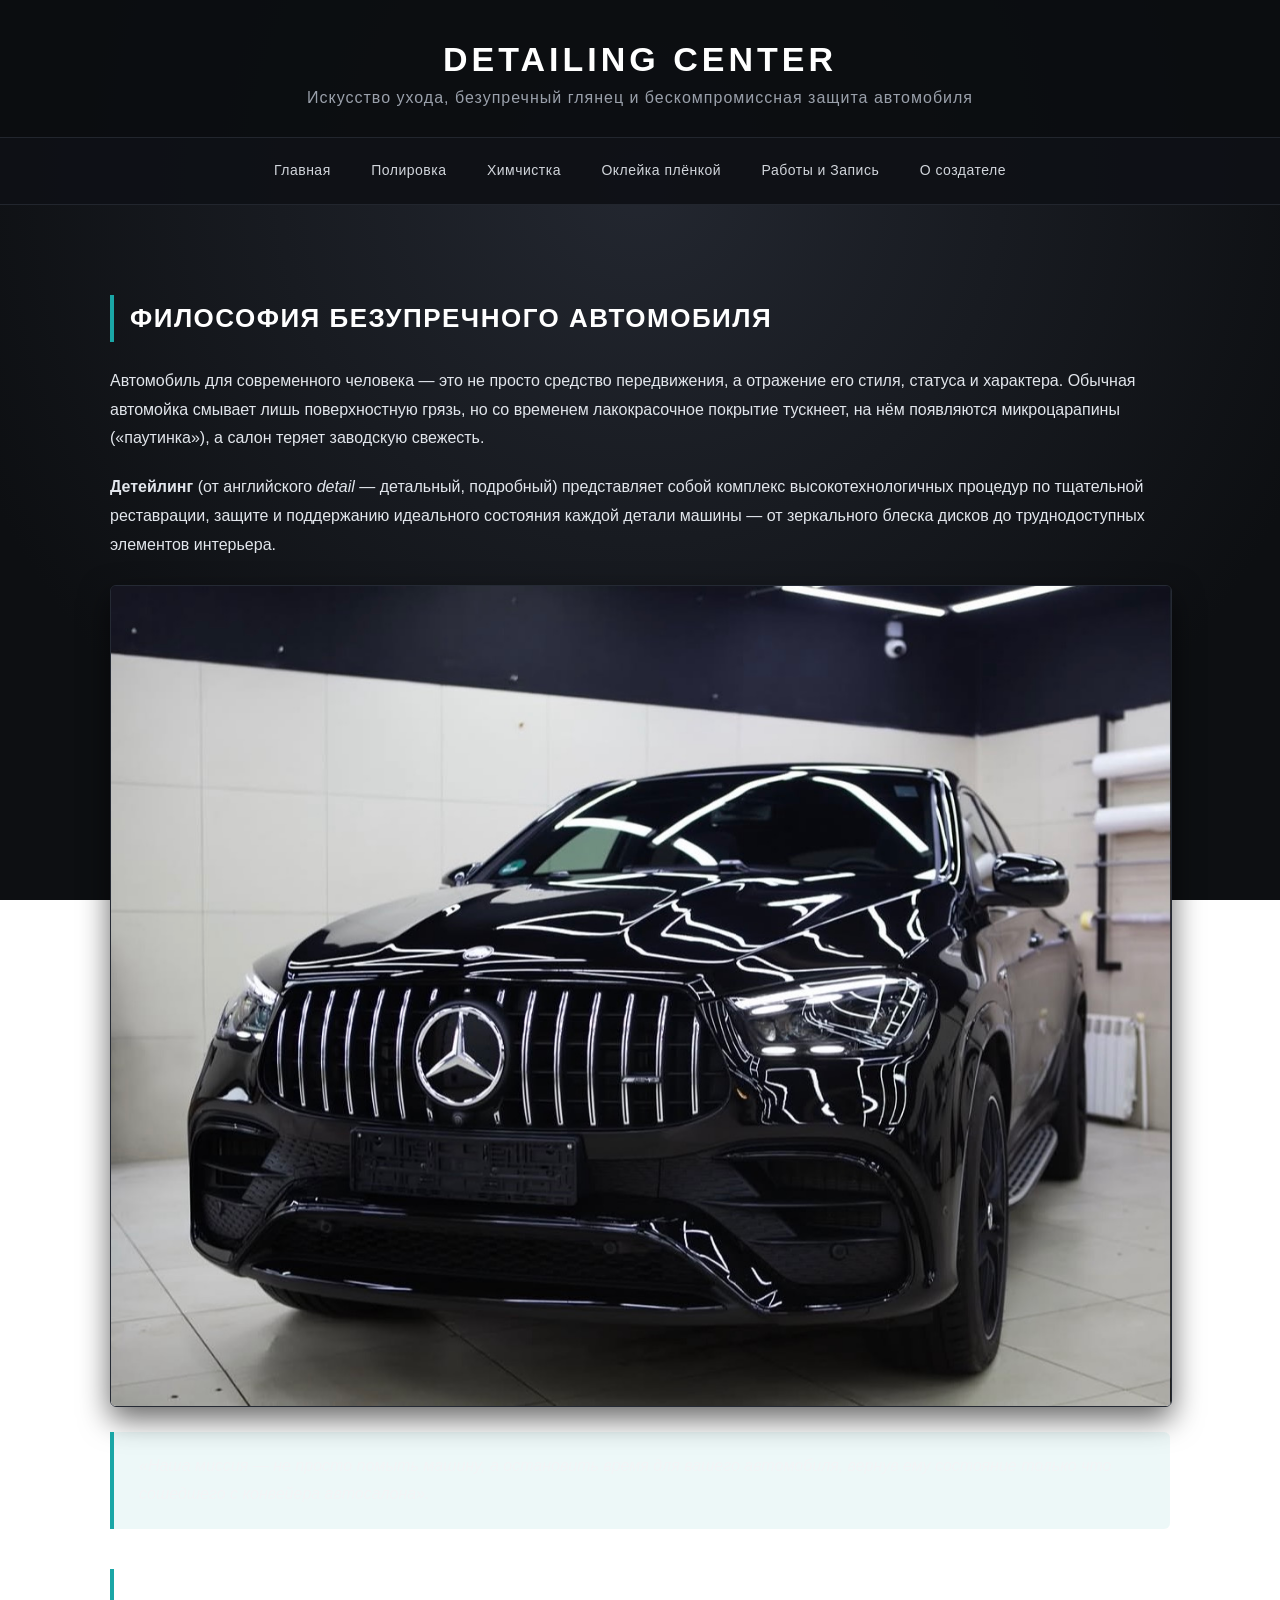
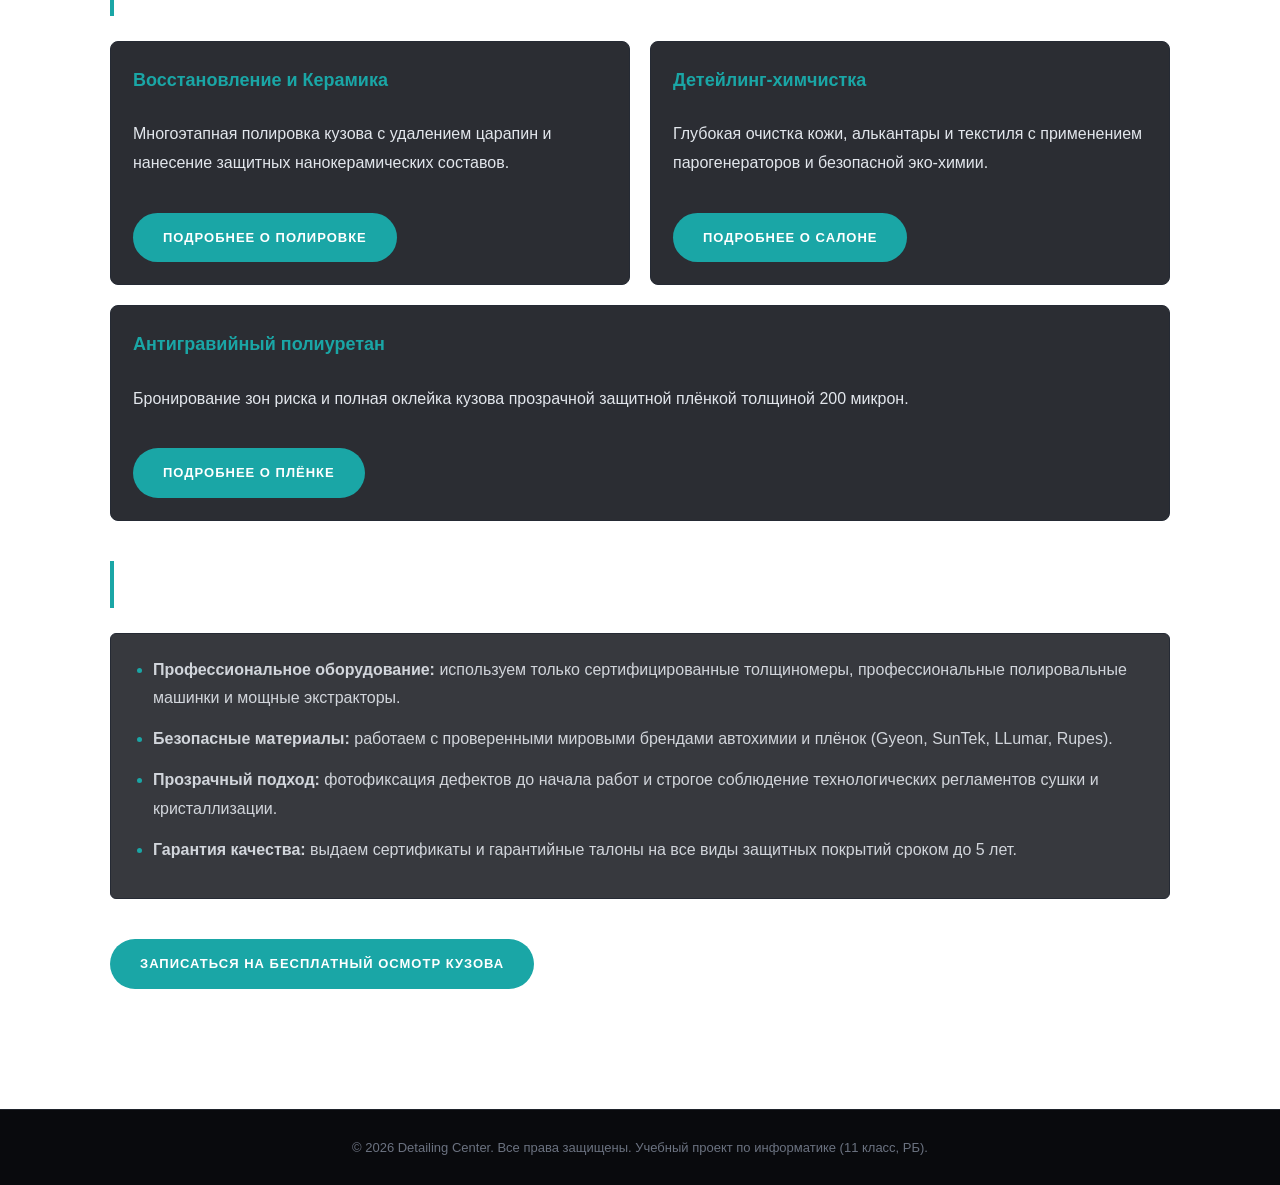
==== glavnaya.html @ 3087a682 "Add files via upload" ====
<html>
<head> <!-- Заголовок -->
    <title>DETAILING CENTER — Главная студия автодетейлинга</title>
    <meta charset="utf-8">
    <!-- установка кодовой таблицы utf-8 -->
    <meta name="viewport" content="width=device-width, initial-scale=1.0">
    <link rel="stylesheet" href="style.css">
</head>
<body> <!-- тело -->
    <div id="container">
        <div id="header">
            <h1>DETAILING CENTER</h1>
            <p>Искусство ухода, безупречный глянец и бескомпромиссная защита автомобиля</p>
        </div>

        <div id="menu">
            <a href="glavnaya.html">Главная</a>
            <a href="inf1.html">Полировка</a>
            <a href="inf2.html">Химчистка</a>
            <a href="inf3.html">Оклейка плёнкой</a>
            <a href="inf4.html">Работы и Запись</a>
            <a href="sozdatel.html">О создателе</a>
        </div>

        <div id="content">
            <h2>Философия безупречного автомобиля</h2>
            <p>Автомобиль для современного человека — это не просто средство передвижения, а отражение его стиля, статуса и характера. Обычная автомойка смывает лишь поверхностную грязь, но со временем лакокрасочное покрытие тускнеет, на нём появляются микроцарапины («паутинка»), а салон теряет заводскую свежесть.</p>
            <p><b>Детейлинг</b> (от английского <i>detail</i> — детальный, подробный) представляет собой комплекс высокотехнологичных процедур по тщательной реставрации, защите и поддержанию идеального состояния каждой детали машины — от зеркального блеска дисков до труднодоступных элементов интерьера.</p>

            <img src="files/car.jpg" alt="Премиальный автомобиль в студии детейлинга">

            <div class="story-quote">
                «Наша миссия — не просто помыть машину, а остановить время для вашего автомобиля, вернув ему состояние только что сошедшего с конвейера автосалона».
            </div>

            <h2>Основные направления работы нашей студии</h2>
            <div class="grid-cards">
                <div class="card">
                    <h4>Восстановление и Керамика</h4>
                    <p>Многоэтапная полировка кузова с удалением царапин и нанесение защитных нанокерамических составов.</p>
                    <a href="inf1.html" class="btn">Подробнее о полировке</a>
                </div>
                <div class="card">
                    <h4>Детейлинг-химчистка</h4>
                    <p>Глубокая очистка кожи, алькантары и текстиля с применением парогенераторов и безопасной эко-химии.</p>
                    <a href="inf2.html" class="btn">Подробнее о салонe</a>
                </div>
                <div class="card">
                    <h4>Антигравийный полиуретан</h4>
                    <p>Бронирование зон риска и полная оклейка кузова прозрачной защитной плёнкой толщиной 200 микрон.</p>
                    <a href="inf3.html" class="btn">Подробнее о плёнке</a>
                </div>
            </div>

            <h2>Почему автовладельцы выбирают именно нас?</h2>
            <ul>
                <li><b>Профессиональное оборудование:</b> используем только сертифицированные толщиномеры, профессиональные полировальные машинки и мощные экстракторы.</li>
                <li><b>Безопасные материалы:</b> работаем с проверенными мировыми брендами автохимии и плёнок (Gyeon, SunTek, LLumar, Rupes).</li>
                <li><b>Прозрачный подход:</b> фотофиксация дефектов до начала работ и строгое соблюдение технологических регламентов сушки и кристаллизации.</li>
                <li><b>Гарантия качества:</b> выдаем сертификаты и гарантийные талоны на все виды защитных покрытий сроком до 5 лет.</li>
            </ul>

            <a href="inf4.html" class="btn">Записаться на бесплатный осмотр кузова</a>
        </div>

        <div id="footer">
            &copy; 2026 Detailing Center. Все права защищены. Учебный проект по информатике (11 класс, РБ).
        </div>
    </div>
</body>
</html>
---- style.css ----
CSS
* {
    box-sizing: border-box;
}

body {
    font-family: 'Segoe UI', Arial, sans-serif;
    background: radial-gradient(circle at 50% 20%, #232730 0%, #0d0f12 75%);
    background-attachment: fixed;
    color: #e2e6ec;
    margin: 0;
    padding: 0;
}

#container {
    width: 100%;
    margin: 0;
}

/* Шапка сайта */
#header {
    background-color: rgba(11, 13, 16, 0.94);
    color: #ffffff;
    padding: 40px 20px 30px 20px;
    text-align: center;
    border-bottom: 1px solid #22262e;
}

#header h1 {
    margin: 0;
    font-size: 34px;
    text-transform: uppercase;
    letter-spacing: 4px;
    font-weight: 800;
}

#header p {
    margin: 10px 0 0 0;
    color: #9aa0ab;
    font-size: 16px;
    letter-spacing: 1px;
}

/* Верхнее навигационное меню */
#menu {
    background-color: rgba(15, 17, 22, 0.96);
    padding: 14px 10px;
    text-align: center;
    border-bottom: 1px solid #22262e;
    position: sticky;
    top: 0;
    z-index: 100;
}

#menu a {
    color: #d1d5db;
    text-decoration: none;
    padding: 8px 14px;
    font-weight: 500;
    font-size: 14px;
    letter-spacing: 0.5px;
    margin: 2px 4px;
    border-bottom: 2px solid transparent;
    transition: all 0.25s ease;
    display: inline-block;
}

#menu a:hover {
    color: #ffffff;
    border-bottom: 2px solid #1aa6a6;
}

/* Основной контент */
#content {
    max-width: 1060px;
    margin: 0 auto;
    padding: 50px 25px;
    line-height: 1.8;
    font-size: 16px;
}

h2 {
    color: #ffffff;
    font-size: 26px;
    text-transform: uppercase;
    letter-spacing: 1.5px;
    border-left: 4px solid #1aa6a6;
    padding-left: 16px;
    margin-top: 40px;
    margin-bottom: 25px;
}

h3 {
    color: #1aa6a6;
    font-size: 20px;
    margin-top: 35px;
}

p {
    margin-bottom: 20px;
}

/* Списки */
ul, ol {
    background-color: rgba(20, 23, 29, 0.85);
    padding: 22px 25px 22px 42px;
    border-radius: 6px;
    border: 1px solid #252a34;
    margin-bottom: 25px;
}

li {
    margin-bottom: 12px;
    color: #d1d5db;
}

li::marker {
    color: #1aa6a6;
}

/* Цитаты / Исторические врезки */
.story-quote {
    background: rgba(26, 166, 166, 0.08);
    border-left: 4px solid #1aa6a6;
    padding: 20px 25px;
    border-radius: 0 6px 6px 0;
    margin: 25px 0;
    font-style: italic;
    color: #f3f4f6;
}

/* Карточки услуг и галерея */
.grid-cards {
    display: flex;
    flex-wrap: wrap;
    gap: 20px;
    margin-top: 25px;
    margin-bottom: 30px;
}

.card {
    background-color: rgba(20, 23, 29, 0.9);
    border: 1px solid #252a34;
    border-radius: 8px;
    padding: 22px;
    flex: 1 1 300px;
}

.card h4 {
    margin-top: 0;
    color: #1aa6a6;
    font-size: 18px;
}

/* Изображения */
img {
    max-width: 100%;
    height: auto;
    border-radius: 6px;
    border: 1px solid #252a34;
    display: block;
    margin: 25px auto;
    box-shadow: 0 12px 30px rgba(0, 0, 0, 0.6);
}

/* Кнопка */
.btn {
    display: inline-block;
    background-color: #1aa6a6;
    color: #ffffff;
    padding: 13px 30px;
    text-decoration: none;
    font-weight: 700;
    font-size: 13px;
    text-transform: uppercase;
    letter-spacing: 1px;
    border-radius: 25px;
    margin-top: 15px;
    border: none;
    cursor: pointer;
    transition: background-color 0.25s ease, transform 0.2s ease;
}

.btn:hover {
    background-color: #20bcbc;
    transform: translateY(-2px);
}

/* Форма заявки */
.form-box {
    background-color: rgba(20, 23, 29, 0.9);
    border: 1px solid #252a34;
    border-radius: 8px;
    padding: 30px;
    margin-top: 25px;
}

.form-box input, .form-box select {
    width: 100%;
    padding: 12px 15px;
    margin: 8px 0 18px 0;
    background-color: #111318;
    border: 1px solid #2f3542;
    border-radius: 6px;
    color: #ffffff;
    font-size: 15px;
}

/* Таблицы */
.table-wrap {
    overflow-x: auto;
}

table {
    width: 100%;
    border-collapse: collapse;
    margin-top: 20px;
    margin-bottom: 10px;
    background-color: rgba(20, 23, 29, 0.9);
    border-radius: 6px;
    overflow: hidden;
    border: 1px solid #252a34;
}

th, td {
    padding: 15px 18px;
    text-align: left;
    border-bottom: 1px solid #252a34;
}

th {
    background-color: #191d24;
    color: #1aa6a6;
    text-transform: uppercase;
    font-size: 13px;
    letter-spacing: 1px;
}

tr:hover {
    background-color: #1d222b;
}

.status-note {
    font-size: 13px;
    color: #8b929e;
    margin-bottom: 25px;
}

/* Подвал */
#footer {
    background-color: #090a0d;
    color: #6b7280;
    text-align: center;
    padding: 30px 15px;
    font-size: 13px;
    border-top: 1px solid #1f232b;
    margin-top: 70px;
}

/* Мобильная адаптация */
@media (max-width: 768px) {
    #header h1 {
        font-size: 22px;
        letter-spacing: 2px;
    }
    #menu {
        position: static;
    }
    #menu a {
        display: block;
        margin: 4px auto;
        width: 90%;
    }
    #content {
        padding: 30px 15px;
    }
}
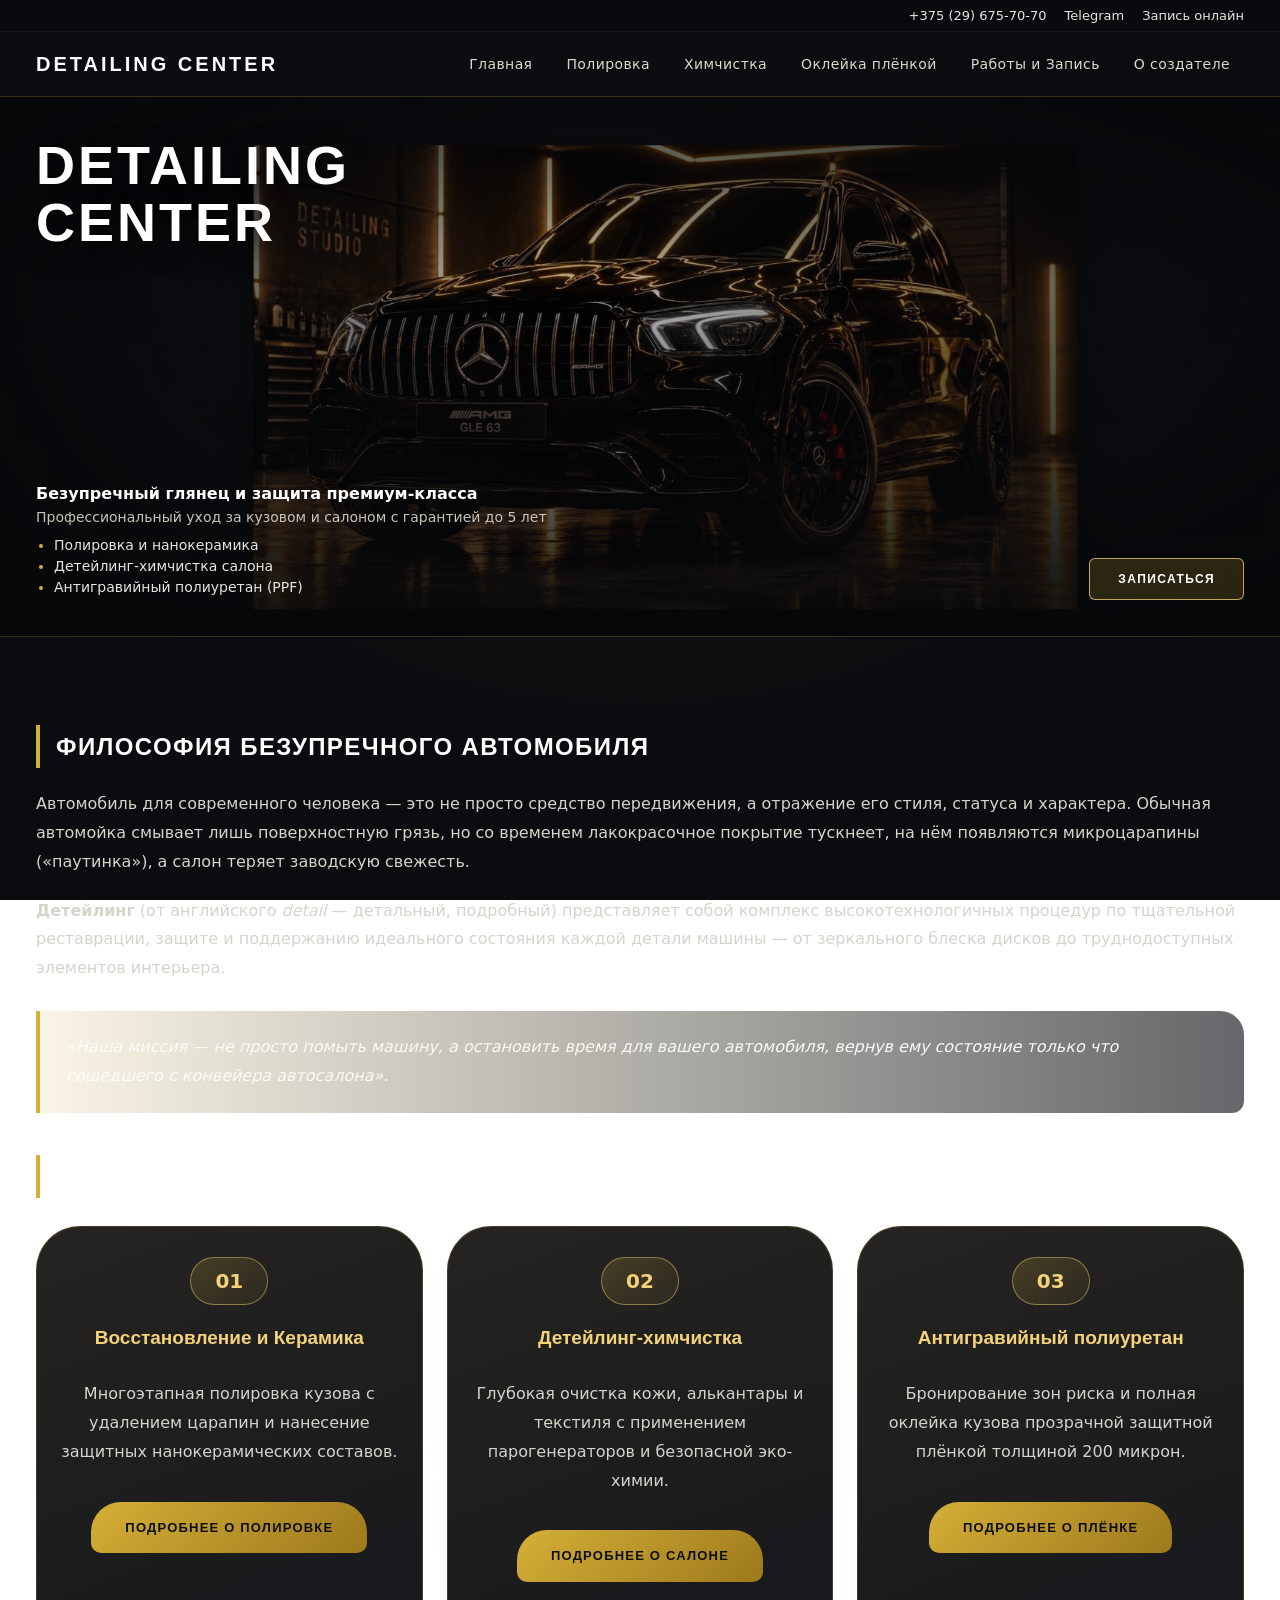
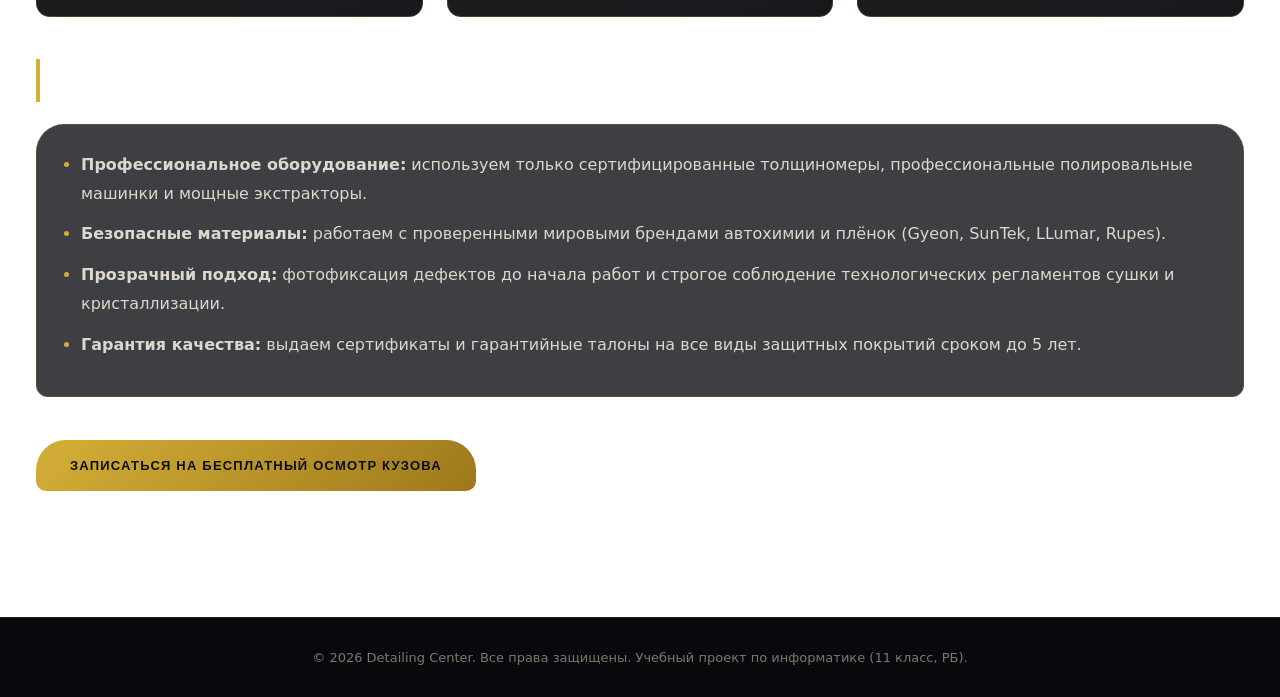
==== commit ac839dd1: "Add files via upload" ====
--- a/glavnaya.html
+++ b/glavnaya.html
@@ -1,33 +1,56 @@
-<html>
-<head> <!-- Заголовок -->
+<!DOCTYPE html>
+<html lang="ru">
+<head>
     <title>DETAILING CENTER — Главная студия автодетейлинга</title>
     <meta charset="utf-8">
-    <!-- установка кодовой таблицы utf-8 -->
     <meta name="viewport" content="width=device-width, initial-scale=1.0">
     <link rel="stylesheet" href="style.css">
 </head>
-<body> <!-- тело -->
+<body>
     <div id="container">
-        <div id="header">
-            <h1>DETAILING CENTER</h1>
-            <p>Искусство ухода, безупречный глянец и бескомпромиссная защита автомобиля</p>
+
+        <div id="top-bar">
+            <a href="tel:+375296757070">+375 (29) 675-70-70</a>
+            <a href="https://t.me/tsishkovv" target="_blank" rel="noopener">Telegram</a>
+            <a href="inf4.html">Запись онлайн</a>
         </div>
 
         <div id="menu">
-            <a href="glavnaya.html">Главная</a>
-            <a href="inf1.html">Полировка</a>
-            <a href="inf2.html">Химчистка</a>
-            <a href="inf3.html">Оклейка плёнкой</a>
-            <a href="inf4.html">Работы и Запись</a>
-            <a href="sozdatel.html">О создателе</a>
+            <a href="glavnaya.html" class="brand-logo">Detailing Center</a>
+            <div class="nav-links">
+                <a href="glavnaya.html" class="nav-item">Главная</a>
+                <a href="inf1.html" class="nav-item">Полировка</a>
+                <a href="inf2.html" class="nav-item">Химчистка</a>
+                <a href="inf3.html" class="nav-item">Оклейка плёнкой</a>
+                <a href="inf4.html" class="nav-item">Работы и Запись</a>
+                <a href="sozdatel.html" class="nav-item">О создателе</a>
+            </div>
+        </div>
+
+        <div class="hero-banner">
+            <img src="files/car.jpg" alt="Премиальный автомобиль" class="hero-car">
+            <div class="hero-overlay"></div>
+            <div class="hero-inner">
+                <h1 class="hero-heading">Detailing<br>Center</h1>
+                <div class="hero-bottom">
+                    <div class="hero-info">
+                        <p class="hero-lead">Безупречный глянец и защита премиум-класса</p>
+                        <p class="hero-sub">Профессиональный уход за кузовом и салоном с гарантией до 5 лет</p>
+                        <ul class="hero-bullets">
+                            <li>Полировка и нанокерамика</li>
+                            <li>Детейлинг-химчистка салона</li>
+                            <li>Антигравийный полиуретан (PPF)</li>
+                        </ul>
+                    </div>
+                    <a href="inf4.html" class="hero-btn">Записаться</a>
+                </div>
+            </div>
         </div>
 
         <div id="content">
             <h2>Философия безупречного автомобиля</h2>
             <p>Автомобиль для современного человека — это не просто средство передвижения, а отражение его стиля, статуса и характера. Обычная автомойка смывает лишь поверхностную грязь, но со временем лакокрасочное покрытие тускнеет, на нём появляются микроцарапины («паутинка»), а салон теряет заводскую свежесть.</p>
             <p><b>Детейлинг</b> (от английского <i>detail</i> — детальный, подробный) представляет собой комплекс высокотехнологичных процедур по тщательной реставрации, защите и поддержанию идеального состояния каждой детали машины — от зеркального блеска дисков до труднодоступных элементов интерьера.</p>
-
-            <img src="files/car.jpg" alt="Премиальный автомобиль в студии детейлинга">
 
             <div class="story-quote">
                 «Наша миссия — не просто помыть машину, а остановить время для вашего автомобиля, вернув ему состояние только что сошедшего с конвейера автосалона».
@@ -36,16 +59,19 @@
             <h2>Основные направления работы нашей студии</h2>
             <div class="grid-cards">
                 <div class="card">
+                    <div class="card-icon">01</div>
                     <h4>Восстановление и Керамика</h4>
                     <p>Многоэтапная полировка кузова с удалением царапин и нанесение защитных нанокерамических составов.</p>
                     <a href="inf1.html" class="btn">Подробнее о полировке</a>
                 </div>
                 <div class="card">
+                    <div class="card-icon">02</div>
                     <h4>Детейлинг-химчистка</h4>
                     <p>Глубокая очистка кожи, алькантары и текстиля с применением парогенераторов и безопасной эко-химии.</p>
-                    <a href="inf2.html" class="btn">Подробнее о салонe</a>
+                    <a href="inf2.html" class="btn">Подробнее о салоне</a>
                 </div>
                 <div class="card">
+                    <div class="card-icon">03</div>
                     <h4>Антигравийный полиуретан</h4>
                     <p>Бронирование зон риска и полная оклейка кузова прозрачной защитной плёнкой толщиной 200 микрон.</p>
                     <a href="inf3.html" class="btn">Подробнее о плёнке</a>
--- a/style.css
+++ b/style.css
@@ -1,277 +1,573 @@
-CSS
 * {
     box-sizing: border-box;
 }
 
+html {
+    scroll-behavior: smooth;
+}
+
 body {
-    font-family: 'Segoe UI', Arial, sans-serif;
-    background: radial-gradient(circle at 50% 20%, #232730 0%, #0d0f12 75%);
+    font-family: 'Inter', 'Segoe UI', system-ui, -apple-system, sans-serif;
+    background: radial-gradient(circle at 50% 0%, #24211b 0%, #0b0c0f 68%);
     background-attachment: fixed;
-    color: #e2e6ec;
+    color: #e6e4de;
     margin: 0;
     padding: 0;
+    overflow-x: hidden;
+    -webkit-font-smoothing: antialiased;
+}
+
+@keyframes fadeUp {
+    from {
+        opacity: 0;
+        transform: translateY(20px);
+    }
+    to {
+        opacity: 1;
+        transform: translateY(0);
+    }
+}
+
+@keyframes goldPulse {
+    0%, 100% {
+        box-shadow: 0 6px 20px rgba(212, 175, 55, 0.22);
+    }
+    50% {
+        box-shadow: 0 10px 30px rgba(212, 175, 55, 0.45);
+    }
 }
 
 #container {
     width: 100%;
+    max-width: 100%;
     margin: 0;
 }
 
-/* Шапка сайта */
-#header {
-    background-color: rgba(11, 13, 16, 0.94);
-    color: #ffffff;
-    padding: 40px 20px 30px 20px;
-    text-align: center;
-    border-bottom: 1px solid #22262e;
-}
-
-#header h1 {
-    margin: 0;
-    font-size: 34px;
-    text-transform: uppercase;
-    letter-spacing: 4px;
-    font-weight: 800;
-}
-
-#header p {
-    margin: 10px 0 0 0;
-    color: #9aa0ab;
-    font-size: 16px;
-    letter-spacing: 1px;
-}
-
-/* Верхнее навигационное меню */
+#top-bar {
+    background-color: #090a0d;
+    border-bottom: 1px solid rgba(255, 255, 255, 0.06);
+    padding: 8px 36px;
+    display: flex;
+    justify-content: flex-end;
+    align-items: center;
+    gap: 18px;
+    font-size: 13px;
+    color: #d1d5db;
+}
+
+#top-bar a {
+    color: #e6e4de;
+    text-decoration: none;
+    transition: color 0.25s ease;
+}
+
+#top-bar a:hover {
+    color: #f3d27a;
+}
+
 #menu {
-    background-color: rgba(15, 17, 22, 0.96);
-    padding: 14px 10px;
-    text-align: center;
-    border-bottom: 1px solid #22262e;
+    background-color: rgba(11, 13, 17, 0.92);
+    backdrop-filter: blur(12px);
+    -webkit-backdrop-filter: blur(12px);
+    padding: 16px 36px;
+    display: flex;
+    align-items: center;
+    justify-content: space-between;
+    flex-wrap: wrap;
+    gap: 16px;
+    border-bottom: 1px solid rgba(212, 175, 55, 0.22);
     position: sticky;
     top: 0;
     z-index: 100;
 }
 
-#menu a {
-    color: #d1d5db;
+/* =========================================
+   ИЗМЕНЕННЫЙ ЛОГОТИП (БЕЗ ГРАДИЕНТА)
+   ========================================= */
+.brand-logo {
+    font-family: 'Montserrat', sans-serif;
+    font-size: 20px;
+    font-weight: 800;
+    letter-spacing: 3px;
+    text-transform: uppercase;
+    color: #ffffff; /* Чистый белый цвет */
+    text-decoration: none;
+    flex-shrink: 0;
+    transition: color 0.3s ease, text-shadow 0.3s ease;
+}
+
+.brand-logo:hover {
+    color: #f3d27a; /* Золотой при наведении */
+    text-shadow: 0 0 15px rgba(243, 210, 122, 0.4);
+}
+/* ========================================= */
+
+.nav-links {
+    display: flex;
+    align-items: center;
+    flex-wrap: wrap;
+    gap: 6px;
+}
+
+#menu a.nav-item {
+    color: #dcd8ce;
     text-decoration: none;
     padding: 8px 14px;
     font-weight: 500;
     font-size: 14px;
-    letter-spacing: 0.5px;
-    margin: 2px 4px;
-    border-bottom: 2px solid transparent;
+    letter-spacing: 0.4px;
+    border-radius: 16px 16px 6px 6px;
+    position: relative;
+    transition: color 0.25s ease, background-color 0.25s ease;
+}
+
+#menu a.nav-item::after {
+    content: "";
+    position: absolute;
+    left: 50%;
+    bottom: 2px;
+    width: 0;
+    height: 2px;
+    background: linear-gradient(90deg, #c59b27, #f3d27a);
+    transition: all 0.3s ease;
+    transform: translateX(-50%);
+}
+
+#menu a.nav-item:hover {
+    color: #ffffff;
+    background-color: rgba(212, 175, 55, 0.08);
+}
+
+#menu a.nav-item:hover::after {
+    width: 70%;
+}
+
+.hero-banner {
+    position: relative;
+    width: 100%;
+    min-height: 540px;
+    max-height: 700px;
+    overflow: hidden;
+    background: radial-gradient(ellipse at 54% 55%, #272a32 0%, #101216 58%, #07080a 100%);
+    border-bottom: 1px solid rgba(212, 175, 55, 0.22);
+    display: flex;
+    align-items: stretch;
+}
+
+.hero-car {
+    position: absolute;
+    left: 52%;
+    top: 52%;
+    transform: translate(-50%, -50%);
+    width: auto;
+    max-width: 78%;
+    max-height: 86%;
+    object-fit: contain;
+    margin: 0;
+    border: none;
+    border-radius: 0;
+    box-shadow: 0 28px 60px rgba(0, 0, 0, 0.85);
+    filter: contrast(1.06) brightness(0.96);
+    z-index: 1;
+    pointer-events: none;
+    transition: transform 0.7s cubic-bezier(0.22, 1, 0.36, 1);
+}
+
+.hero-banner:hover .hero-car {
+    transform: translate(-50%, -50%) scale(1.02);
+}
+
+.hero-overlay {
+    position: absolute;
+    inset: 0;
+    background:
+        linear-gradient(90deg, rgba(7, 8, 10, 0.88) 0%, rgba(7, 8, 10, 0.22) 45%, rgba(7, 8, 10, 0.78) 100%),
+        linear-gradient(180deg, rgba(7, 8, 10, 0.68) 0%, transparent 35%, rgba(7, 8, 10, 0.92) 100%);
+    z-index: 2;
+    pointer-events: none;
+}
+
+.hero-inner {
+    position: relative;
+    z-index: 3;
+    width: 100%;
+    max-width: 1480px;
+    margin: 0 auto;
+    padding: 40px 36px 36px;
+    display: flex;
+    flex-direction: column;
+    justify-content: space-between;
+}
+
+.hero-heading {
+    font-family: 'Montserrat', sans-serif;
+    margin: 0;
+    border: none;
+    padding: 0;
+    font-size: clamp(32px, 4.4vw, 54px);
+    font-weight: 800;
+    line-height: 1.06;
+    letter-spacing: 3px;
+    text-transform: uppercase;
+    color: #ffffff;
+    text-shadow: 0 8px 28px rgba(0, 0, 0, 0.75);
+}
+
+.hero-bottom {
+    display: flex;
+    align-items: flex-end;
+    justify-content: space-between;
+    gap: 24px;
+    margin-top: auto;
+}
+
+.hero-info {
+    max-width: 560px;
+}
+
+.hero-lead {
+    margin: 0 0 6px;
+    font-size: 16px;
+    font-weight: 600;
+    color: #ffffff;
+}
+
+.hero-sub {
+    margin: 0 0 12px;
+    font-size: 14px;
+    color: #c8c4b8;
+}
+
+.hero-bullets {
+    background: none;
+    border: none;
+    padding: 0 0 0 18px;
+    margin: 0;
+}
+
+.hero-bullets:hover {
+    border: none;
+}
+
+.hero-bullets li {
+    margin-bottom: 5px;
+    font-size: 14px;
+    color: #e6e4de;
+}
+
+.hero-btn {
+    display: inline-block;
+    padding: 13px 28px;
+    border-radius: 6px;
+    background: rgba(212, 175, 55, 0.18);
+    border: 1px solid rgba(243, 210, 122, 0.75);
+    color: #ffffff;
+    font-family: 'Montserrat', sans-serif;
+    font-size: 12px;
+    font-weight: 700;
+    letter-spacing: 1.4px;
+    text-transform: uppercase;
+    text-decoration: none;
+    backdrop-filter: blur(8px);
+    white-space: nowrap;
     transition: all 0.25s ease;
-    display: inline-block;
-}
-
-#menu a:hover {
-    color: #ffffff;
-    border-bottom: 2px solid #1aa6a6;
-}
-
-/* Основной контент */
+}
+
+.hero-btn:hover {
+    background: linear-gradient(135deg, #d4af37 0%, #9e791c 100%);
+    color: #0b0c0f;
+    border-color: #f3d27a;
+    transform: translateY(-2px);
+    box-shadow: 0 10px 24px rgba(212, 175, 55, 0.35);
+}
+
 #content {
-    max-width: 1060px;
+    width: 100%;
+    max-width: 1480px;
     margin: 0 auto;
-    padding: 50px 25px;
+    padding: 46px 36px;
     line-height: 1.8;
     font-size: 16px;
+    animation: fadeUp 0.7s ease-out both;
 }
 
 h2 {
+    font-family: 'Montserrat', sans-serif;
     color: #ffffff;
-    font-size: 26px;
+    font-size: 24px;
+    font-weight: 700;
     text-transform: uppercase;
-    letter-spacing: 1.5px;
-    border-left: 4px solid #1aa6a6;
+    letter-spacing: 1.4px;
+    border-left: 4px solid #d4af37;
     padding-left: 16px;
-    margin-top: 40px;
-    margin-bottom: 25px;
+    margin-top: 42px;
+    margin-bottom: 22px;
 }
 
 h3 {
-    color: #1aa6a6;
-    font-size: 20px;
-    margin-top: 35px;
+    font-family: 'Montserrat', sans-serif;
+    color: #e5c158;
+    font-size: 19px;
+    font-weight: 700;
+    margin-top: 32px;
 }
 
 p {
     margin-bottom: 20px;
-}
-
-/* Списки */
+    color: #d6d3cb;
+}
+
 ul, ol {
-    background-color: rgba(20, 23, 29, 0.85);
-    padding: 22px 25px 22px 42px;
-    border-radius: 6px;
-    border: 1px solid #252a34;
-    margin-bottom: 25px;
+    background-color: rgba(20, 21, 26, 0.82);
+    padding: 26px 28px 24px 44px;
+    border-radius: 28px 28px 12px 12px;
+    border: 1px solid rgba(212, 175, 55, 0.16);
+    margin-bottom: 28px;
+    transition: border-color 0.3s ease;
+}
+
+ul:hover, ol:hover {
+    border-color: rgba(212, 175, 55, 0.42);
 }
 
 li {
     margin-bottom: 12px;
-    color: #d1d5db;
+    color: #dcd8ce;
 }
 
 li::marker {
-    color: #1aa6a6;
-}
-
-/* Цитаты / Исторические врезки */
+    color: #d4af37;
+    font-weight: bold;
+}
+
 .story-quote {
-    background: rgba(26, 166, 166, 0.08);
-    border-left: 4px solid #1aa6a6;
-    padding: 20px 25px;
-    border-radius: 0 6px 6px 0;
-    margin: 25px 0;
+    background: linear-gradient(90deg, rgba(212, 175, 55, 0.13) 0%, rgba(20, 21, 26, 0.65) 100%);
+    border-left: 4px solid #d4af37;
+    padding: 22px 26px;
+    border-radius: 0 24px 12px 0;
+    margin: 28px 0;
     font-style: italic;
-    color: #f3f4f6;
-}
-
-/* Карточки услуг и галерея */
+    color: #fbfaf7;
+}
+
 .grid-cards {
     display: flex;
     flex-wrap: wrap;
-    gap: 20px;
-    margin-top: 25px;
-    margin-bottom: 30px;
+    gap: 24px;
+    margin: 28px 0 34px;
 }
 
 .card {
-    background-color: rgba(20, 23, 29, 0.9);
-    border: 1px solid #252a34;
-    border-radius: 8px;
-    padding: 22px;
-    flex: 1 1 300px;
+    background: linear-gradient(160deg, rgba(28, 27, 24, 0.96), rgba(14, 15, 19, 0.96));
+    border: 1px solid rgba(212, 175, 55, 0.22);
+    border-radius: 44px 44px 14px 14px;
+    padding: 30px 24px 24px;
+    flex: 1 1 320px;
+    text-align: center;
+    transition: transform 0.35s cubic-bezier(0.22, 1, 0.36, 1), border-color 0.35s ease, box-shadow 0.35s ease;
+}
+
+.card:hover {
+    transform: translateY(-7px);
+    border-color: rgba(243, 210, 122, 0.65);
+    box-shadow: 0 18px 38px rgba(0, 0, 0, 0.65), 0 0 24px rgba(212, 175, 55, 0.16);
+}
+
+.card-icon {
+    width: 78px;
+    height: 48px;
+    margin: 0 auto 16px;
+    border-radius: 999px;
+    background: linear-gradient(145deg, rgba(212, 175, 55, 0.2), rgba(212, 175, 55, 0.05));
+    border: 1px solid rgba(243, 210, 122, 0.45);
+    display: flex;
+    align-items: center;
+    justify-content: center;
+    font-size: 20px;
+    font-weight: 700;
+    color: #f3d27a;
+    transition: transform 0.35s ease, background 0.35s ease, color 0.35s ease;
+}
+
+.card:hover .card-icon {
+    transform: scale(1.08) translateY(-2px);
+    background: linear-gradient(135deg, #d4af37 0%, #9e791c 100%);
+    color: #0d0e12;
 }
 
 .card h4 {
-    margin-top: 0;
-    color: #1aa6a6;
-    font-size: 18px;
-}
-
-/* Изображения */
+    font-family: 'Montserrat', sans-serif;
+    margin-top: 4px;
+    color: #f3d27a;
+    font-size: 19px;
+    font-weight: 700;
+}
+
 img {
     max-width: 100%;
     height: auto;
-    border-radius: 6px;
-    border: 1px solid #252a34;
+    border-radius: 32px 32px 10px 10px;
+    border: 1px solid rgba(212, 175, 55, 0.2);
     display: block;
-    margin: 25px auto;
-    box-shadow: 0 12px 30px rgba(0, 0, 0, 0.6);
-}
-
-/* Кнопка */
+    margin: 26px auto;
+    box-shadow: 0 14px 35px rgba(0, 0, 0, 0.65);
+    transition: transform 0.45s ease, box-shadow 0.45s ease, border-color 0.45s ease;
+}
+
+img:hover {
+    transform: scale(1.015);
+    border-color: rgba(243, 210, 122, 0.5);
+}
+
 .btn {
+    font-family: 'Montserrat', sans-serif;
     display: inline-block;
-    background-color: #1aa6a6;
-    color: #ffffff;
-    padding: 13px 30px;
+    background: linear-gradient(135deg, #d4af37 0%, #9e791c 100%);
+    color: #0d0e12;
+    padding: 14px 34px;
     text-decoration: none;
-    font-weight: 700;
+    font-weight: 800;
     font-size: 13px;
     text-transform: uppercase;
-    letter-spacing: 1px;
-    border-radius: 25px;
+    letter-spacing: 1.2px;
+    border-radius: 30px 30px 10px 10px;
     margin-top: 15px;
     border: none;
     cursor: pointer;
-    transition: background-color 0.25s ease, transform 0.2s ease;
+    position: relative;
+    overflow: hidden;
+    transition: transform 0.25s ease, box-shadow 0.25s ease, filter 0.25s ease;
+    animation: goldPulse 3.5s infinite;
 }
 
 .btn:hover {
-    background-color: #20bcbc;
-    transform: translateY(-2px);
-}
-
-/* Форма заявки */
+    transform: translateY(-3px);
+    filter: brightness(1.08);
+    box-shadow: 0 12px 26px rgba(212, 175, 55, 0.4);
+}
+
+.btn:disabled {
+    opacity: 0.6;
+    cursor: not-allowed;
+    animation: none;
+}
+
 .form-box {
-    background-color: rgba(20, 23, 29, 0.9);
-    border: 1px solid #252a34;
-    border-radius: 8px;
-    padding: 30px;
+    background: linear-gradient(155deg, rgba(25, 24, 21, 0.96), rgba(14, 15, 19, 0.96));
+    border: 1px solid rgba(212, 175, 55, 0.22);
+    border-radius: 32px 32px 14px 14px;
+    padding: 32px;
     margin-top: 25px;
+    box-shadow: 0 15px 35px rgba(0, 0, 0, 0.5);
+}
+
+.form-box label {
+    font-weight: 500;
+    color: #dcd8ce;
+    font-size: 14px;
 }
 
 .form-box input, .form-box select {
     width: 100%;
-    padding: 12px 15px;
-    margin: 8px 0 18px 0;
-    background-color: #111318;
-    border: 1px solid #2f3542;
-    border-radius: 6px;
+    padding: 13px 16px;
+    margin: 8px 0 20px 0;
+    background-color: #0e1014;
+    border: 1px solid #32302a;
+    border-radius: 16px 16px 8px 8px;
     color: #ffffff;
     font-size: 15px;
-}
-
-/* Таблицы */
+    outline: none;
+    transition: border-color 0.3s ease, box-shadow 0.3s ease;
+}
+
+.form-box input:focus, .form-box select:focus {
+    border-color: #d4af37;
+    box-shadow: 0 0 0 3px rgba(212, 175, 55, 0.18);
+}
+
+#form-status {
+    margin-top: 16px;
+    font-weight: 600;
+    font-size: 15px;
+}
+
 .table-wrap {
     overflow-x: auto;
+    border-radius: 26px 26px 12px 12px;
 }
 
 table {
     width: 100%;
     border-collapse: collapse;
-    margin-top: 20px;
-    margin-bottom: 10px;
-    background-color: rgba(20, 23, 29, 0.9);
-    border-radius: 6px;
+    margin: 20px 0 10px;
+    background-color: rgba(20, 21, 26, 0.92);
+    border-radius: 26px 26px 12px 12px;
     overflow: hidden;
-    border: 1px solid #252a34;
+    border: 1px solid rgba(212, 175, 55, 0.2);
 }
 
 th, td {
-    padding: 15px 18px;
+    padding: 16px 18px;
     text-align: left;
-    border-bottom: 1px solid #252a34;
+    border-bottom: 1px solid rgba(255, 255, 255, 0.06);
 }
 
 th {
-    background-color: #191d24;
-    color: #1aa6a6;
+    font-family: 'Montserrat', sans-serif;
+    background-color: #191815;
+    color: #f3d27a;
     text-transform: uppercase;
     font-size: 13px;
     letter-spacing: 1px;
 }
 
+tr {
+    transition: background-color 0.2s ease;
+}
+
 tr:hover {
-    background-color: #1d222b;
+    background-color: rgba(212, 175, 55, 0.07);
 }
 
 .status-note {
     font-size: 13px;
-    color: #8b929e;
+    color: #9e998e;
     margin-bottom: 25px;
 }
 
-/* Подвал */
 #footer {
-    background-color: #090a0d;
-    color: #6b7280;
+    background-color: #08090c;
+    color: #7c786e;
     text-align: center;
-    padding: 30px 15px;
+    padding: 32px 20px;
     font-size: 13px;
-    border-top: 1px solid #1f232b;
+    border-top: 1px solid rgba(212, 175, 55, 0.15);
     margin-top: 70px;
 }
 
-/* Мобильная адаптация */
-@media (max-width: 768px) {
-    #header h1 {
-        font-size: 22px;
-        letter-spacing: 2px;
+@media (max-width: 900px) {
+    #top-bar, #menu, #content, .hero-inner {
+        padding-left: 18px;
+        padding-right: 18px;
+    }
+    .hero-banner {
+        min-height: 460px;
+    }
+    .hero-car {
+        left: 50%;
+        top: 46%;
+        max-width: 92%;
+        max-height: 55%;
+    }
+    .hero-bottom {
+        flex-direction: column;
+        align-items: flex-start;
     }
     #menu {
         position: static;
-    }
-    #menu a {
-        display: block;
-        margin: 4px auto;
-        width: 90%;
-    }
-    #content {
-        padding: 30px 15px;
+        justify-content: center;
+    }
+    .nav-links {
+        justify-content: center;
     }
 }
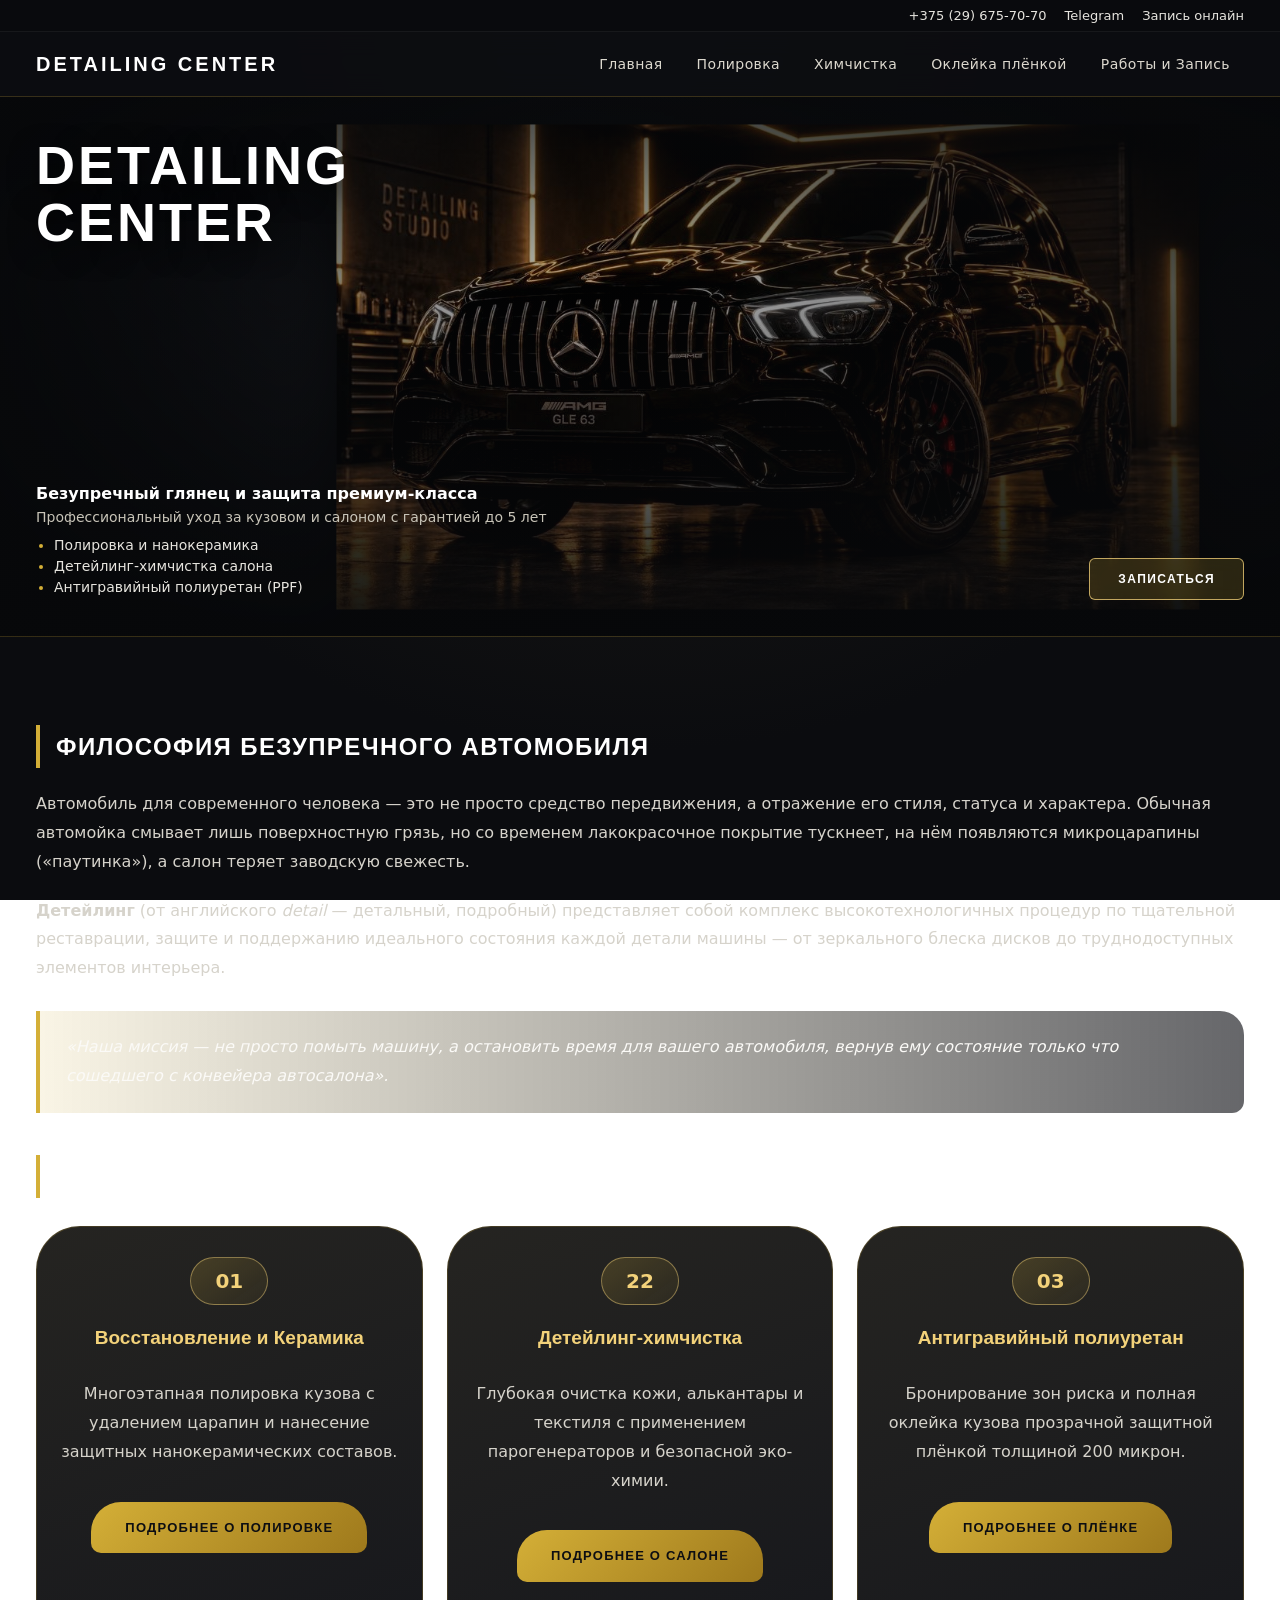
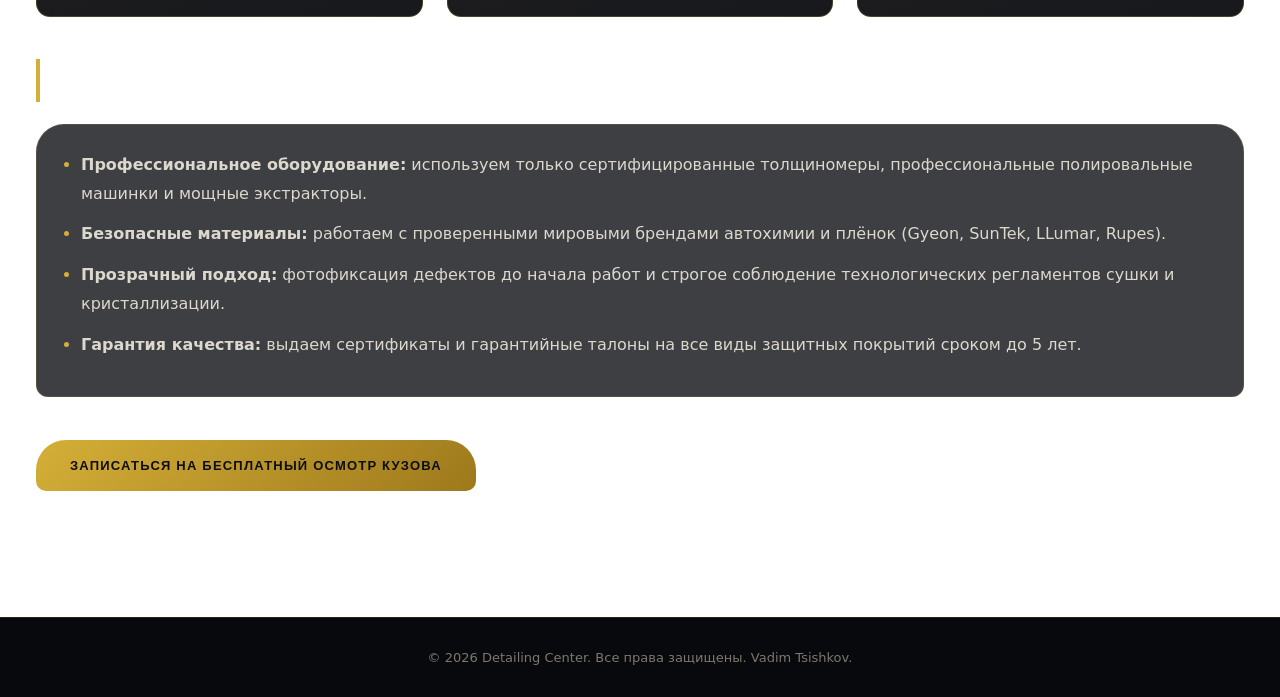
==== commit a62dd40f: "Add files via upload" ====
--- a/glavnaya.html
+++ b/glavnaya.html
@@ -23,7 +23,7 @@
                 <a href="inf2.html" class="nav-item">Химчистка</a>
                 <a href="inf3.html" class="nav-item">Оклейка плёнкой</a>
                 <a href="inf4.html" class="nav-item">Работы и Запись</a>
-                <a href="sozdatel.html" class="nav-item">О создателе</a>
+                
             </div>
         </div>
 
@@ -65,7 +65,7 @@
                     <a href="inf1.html" class="btn">Подробнее о полировке</a>
                 </div>
                 <div class="card">
-                    <div class="card-icon">02</div>
+                    <div class="card-icon">22</div>
                     <h4>Детейлинг-химчистка</h4>
                     <p>Глубокая очистка кожи, алькантары и текстиля с применением парогенераторов и безопасной эко-химии.</p>
                     <a href="inf2.html" class="btn">Подробнее о салоне</a>
@@ -90,7 +90,7 @@
         </div>
 
         <div id="footer">
-            &copy; 2026 Detailing Center. Все права защищены. Учебный проект по информатике (11 класс, РБ).
+            &copy; 2026 Detailing Center. Все права защищены. Vadim Tsishkov.
         </div>
     </div>
 </body>
--- a/style.css
+++ b/style.css
@@ -18,23 +18,13 @@
 }
 
 @keyframes fadeUp {
-    from {
-        opacity: 0;
-        transform: translateY(20px);
-    }
-    to {
-        opacity: 1;
-        transform: translateY(0);
-    }
+    from { opacity: 0; transform: translateY(20px); }
+    to { opacity: 1; transform: translateY(0); }
 }
 
 @keyframes goldPulse {
-    0%, 100% {
-        box-shadow: 0 6px 20px rgba(212, 175, 55, 0.22);
-    }
-    50% {
-        box-shadow: 0 10px 30px rgba(212, 175, 55, 0.45);
-    }
+    0%, 100% { box-shadow: 0 6px 20px rgba(212, 175, 55, 0.22); }
+    50% { box-shadow: 0 10px 30px rgba(212, 175, 55, 0.45); }
 }
 
 #container {
@@ -43,6 +33,7 @@
     margin: 0;
 }
 
+/* Верхняя строка контактов/соцсетей */
 #top-bar {
     background-color: #090a0d;
     border-bottom: 1px solid rgba(255, 255, 255, 0.06);
@@ -65,6 +56,7 @@
     color: #f3d27a;
 }
 
+/* Навигационное меню */
 #menu {
     background-color: rgba(11, 13, 17, 0.92);
     backdrop-filter: blur(12px);
@@ -81,26 +73,22 @@
     z-index: 100;
 }
 
-/* =========================================
-   ИЗМЕНЕННЫЙ ЛОГОТИП (БЕЗ ГРАДИЕНТА)
-   ========================================= */
 .brand-logo {
     font-family: 'Montserrat', sans-serif;
     font-size: 20px;
     font-weight: 800;
     letter-spacing: 3px;
     text-transform: uppercase;
-    color: #ffffff; /* Чистый белый цвет */
+    color: #ffffff;
     text-decoration: none;
     flex-shrink: 0;
     transition: color 0.3s ease, text-shadow 0.3s ease;
 }
 
 .brand-logo:hover {
-    color: #f3d27a; /* Золотой при наведении */
+    color: #f3d27a;
     text-shadow: 0 0 15px rgba(243, 210, 122, 0.4);
 }
-/* ========================================= */
 
 .nav-links {
     display: flex;
@@ -142,6 +130,7 @@
     width: 70%;
 }
 
+/* Баннер на главной */
 .hero-banner {
     position: relative;
     width: 100%;
@@ -156,13 +145,13 @@
 
 .hero-car {
     position: absolute;
-    left: 52%;
-    top: 52%;
+    left: 60%; /* Сдвинули правее */
+    top: 50%;
     transform: translate(-50%, -50%);
     width: auto;
-    max-width: 78%;
-    max-height: 86%;
-    object-fit: contain;
+    max-width: 85%;
+    max-height: 90%;
+    object-fit: cover; /* Чтобы обрезать черные грани */
     margin: 0;
     border: none;
     border-radius: 0;
@@ -281,6 +270,7 @@
     box-shadow: 0 10px 24px rgba(212, 175, 55, 0.35);
 }
 
+/* Основной контент */
 #content {
     width: 100%;
     max-width: 1480px;
@@ -545,29 +535,163 @@
     margin-top: 70px;
 }
 
+/* =========================================
+   МОБИЛЬНАЯ АДАПТАЦИЯ (max-width: 900px)
+   ========================================= */
 @media (max-width: 900px) {
+    body {
+        background-attachment: scroll;
+    }
+
     #top-bar, #menu, #content, .hero-inner {
-        padding-left: 18px;
-        padding-right: 18px;
-    }
+        padding-left: 16px;
+        padding-right: 16px;
+    }
+
+    #top-bar {
+        justify-content: space-between;
+        flex-wrap: wrap;
+        gap: 10px;
+        padding-top: 8px;
+        padding-bottom: 8px;
+        font-size: 12px;
+    }
+
+    #menu {
+        position: sticky;
+        top: 0;
+        flex-direction: column;
+        align-items: stretch;
+        gap: 10px;
+        padding-top: 12px;
+        padding-bottom: 12px;
+    }
+
+    .brand-logo {
+        font-size: 17px;
+        letter-spacing: 2px;
+    }
+
+    .nav-links {
+        justify-content: flex-start;
+        overflow-x: auto;
+        white-space: nowrap;
+        width: 100%;
+        gap: 4px;
+        padding-bottom: 4px;
+        -webkit-overflow-scrolling: touch;
+    }
+
+    .nav-links::-webkit-scrollbar {
+        display: none;
+    }
+
+    #menu a.nav-item {
+        flex-shrink: 0;
+        padding: 7px 11px;
+        font-size: 13px;
+    }
+
     .hero-banner {
-        min-height: 460px;
-    }
+        min-height: 450px;
+    }
+
+    .hero-inner {
+        min-height: 450px;
+        padding-top: 28px;
+        padding-bottom: 28px;
+        gap: 24px;
+    }
+
     .hero-car {
         left: 50%;
-        top: 46%;
-        max-width: 92%;
+        top: 42%;
+        max-width: 105%;
         max-height: 55%;
-    }
+        opacity: 0.35;
+    }
+
+    .hero-heading {
+        font-size: 30px;
+        letter-spacing: 2px;
+        text-shadow: 0 4px 16px rgba(0, 0, 0, 0.9);
+    }
+
     .hero-bottom {
         flex-direction: column;
-        align-items: flex-start;
-    }
-    #menu {
-        position: static;
-        justify-content: center;
-    }
-    .nav-links {
-        justify-content: center;
-    }
-}+        align-items: stretch;
+        gap: 18px;
+    }
+
+    .hero-lead {
+        font-size: 15px;
+    }
+
+    .hero-sub, .hero-bullets li {
+        font-size: 13px;
+    }
+
+    .hero-btn {
+        width: 100%;
+        text-align: center;
+        padding: 14px 20px;
+    }
+
+    #content {
+        padding-top: 28px;
+        padding-bottom: 28px;
+        font-size: 15px;
+        line-height: 1.7;
+    }
+
+    h2 {
+        font-size: 19px;
+        letter-spacing: 1px;
+        margin-top: 30px;
+        margin-bottom: 16px;
+        padding-left: 12px;
+    }
+
+    h3 {
+        font-size: 17px;
+    }
+
+    .card {
+        border-radius: 28px 28px 12px 12px;
+        padding: 22px 18px 20px;
+    }
+
+    .form-box {
+        padding: 20px 16px;
+        border-radius: 24px 24px 12px 12px;
+    }
+
+    .form-box input, .form-box select {
+        font-size: 16px;
+        padding: 12px 14px;
+    }
+
+    .btn {
+        width: 100%;
+        text-align: center;
+        padding: 14px 20px;
+    }
+
+    .table-wrap {
+        margin: 0 -16px;
+        padding: 0 16px;
+        border-radius: 0;
+    }
+
+    th, td {
+        padding: 12px 10px;
+        font-size: 13px;
+    }
+
+    #footer {
+        margin-top: 44px;
+        padding: 24px 16px;
+        font-size: 12px;
+    }
+}
+```[cite: 9]
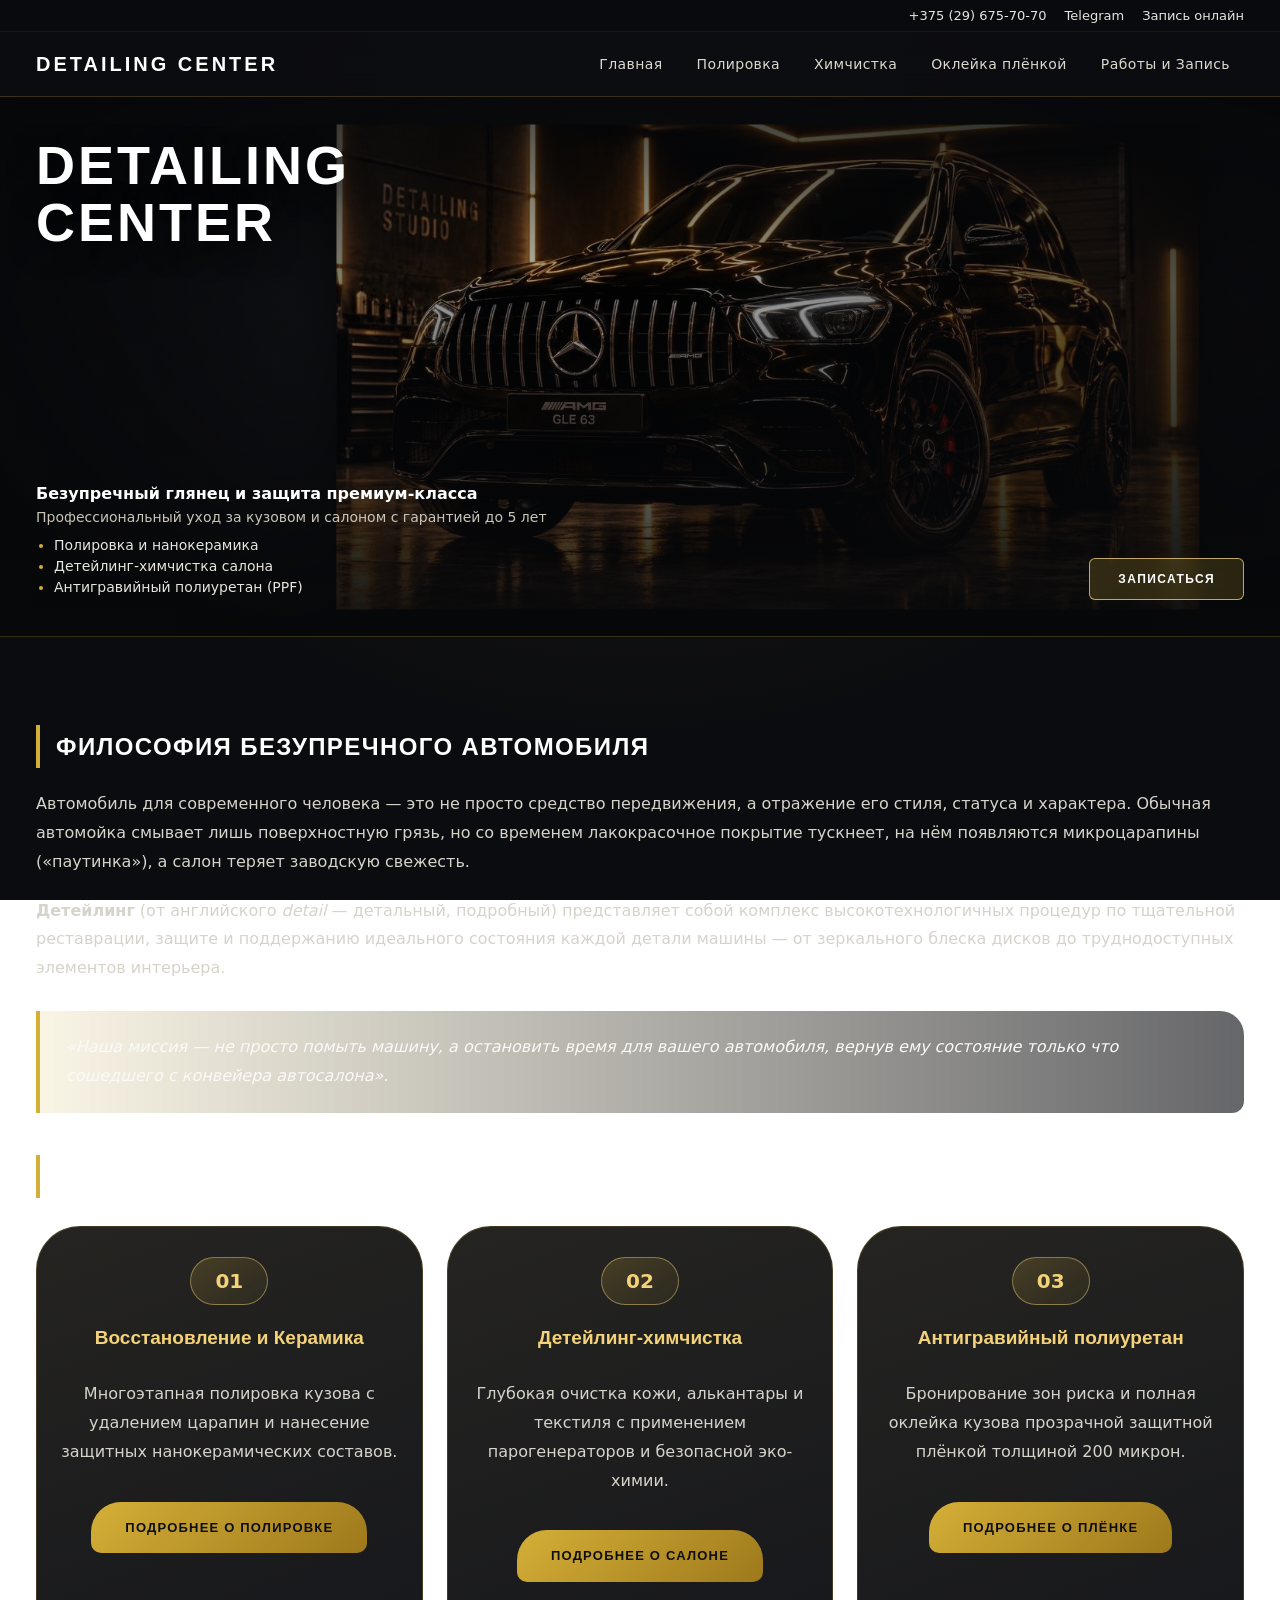
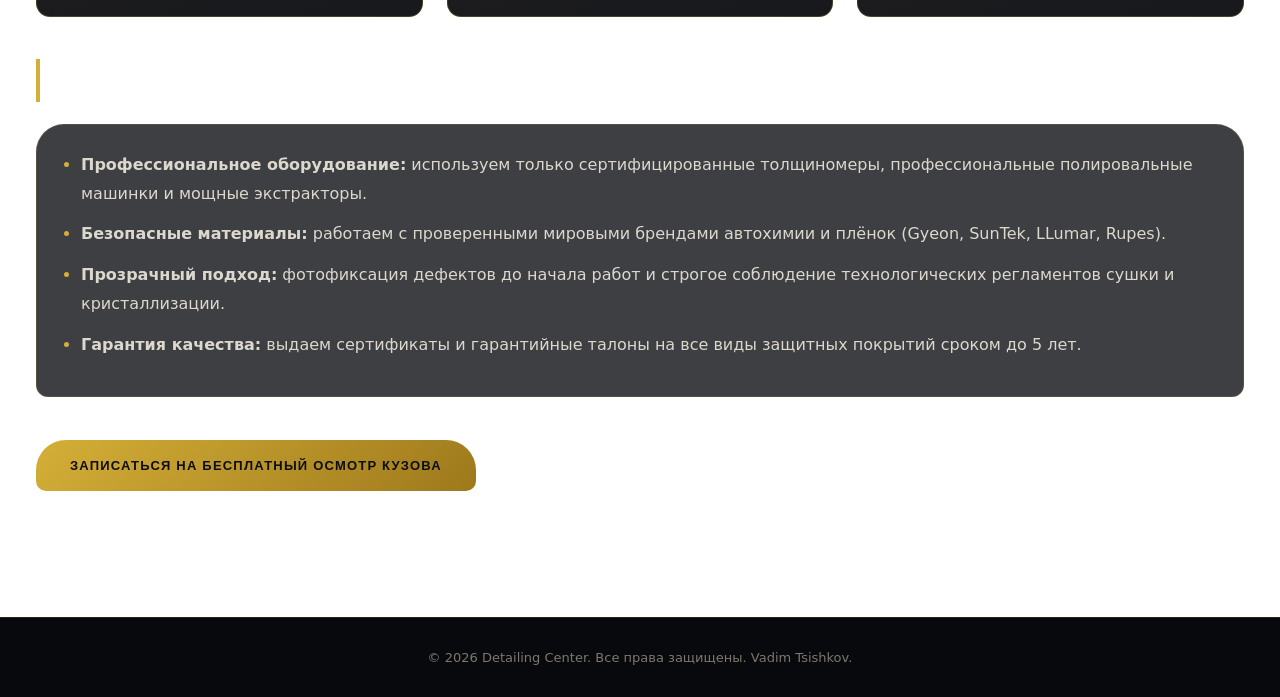
==== commit 6ac0051d: "Update glavnaya.html" ====
--- a/glavnaya.html
+++ b/glavnaya.html
@@ -65,7 +65,7 @@
                     <a href="inf1.html" class="btn">Подробнее о полировке</a>
                 </div>
                 <div class="card">
-                    <div class="card-icon">22</div>
+                    <div class="card-icon">02</div>
                     <h4>Детейлинг-химчистка</h4>
                     <p>Глубокая очистка кожи, алькантары и текстиля с применением парогенераторов и безопасной эко-химии.</p>
                     <a href="inf2.html" class="btn">Подробнее о салоне</a>
@@ -94,4 +94,5 @@
         </div>
     </div>
 </body>
-</html>+
+</html>
